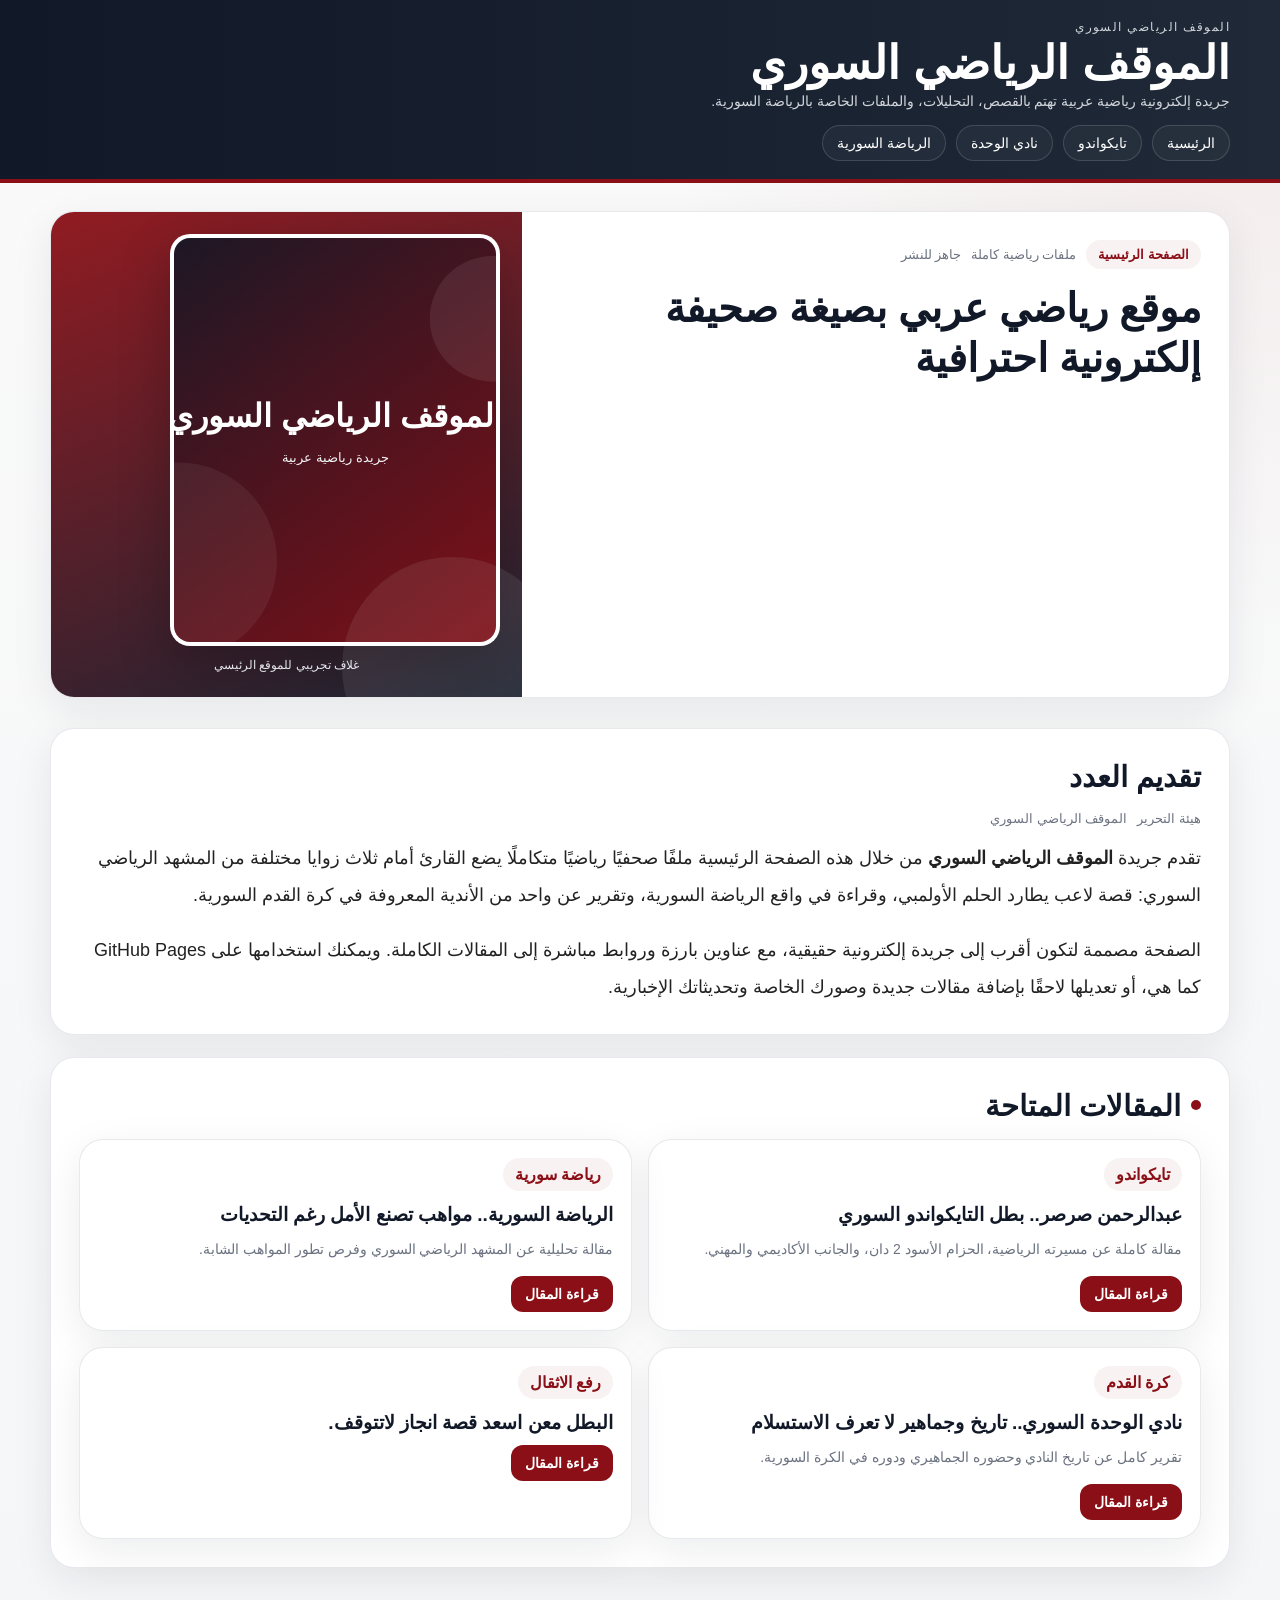
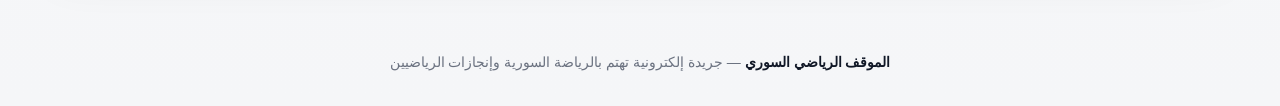
==== index.html @ 212a0e35 "first commit" ====
<!doctype html>
<html lang="ar" dir="rtl">
  <head>
    <meta charset="utf-8" />
    <meta name="viewport" content="width=device-width, initial-scale=1" />
    <title>الموقف الرياضي السوري</title>
    <link rel="stylesheet" href="styles.css" />
  </head>
  <body>
    <header class="topbar">
      <div class="wrap">
        <div class="brand-row">
          <div class="brand">
            <div class="kicker">الموقف الرياضي السوري</div>
            <h1>الموقف الرياضي السوري</h1>
            <p>
              جريدة إلكترونية رياضية عربية تهتم بالقصص، التحليلات، والملفات
              الخاصة بالرياضة السورية.
            </p>
          </div>
        </div>
        <nav class="nav">
          <a href="index.html">الرئيسية</a>
          <a href="abdulrahman.html">تايكواندو</a>
          <a href="alwahda.html">نادي الوحدة</a>
          <a href="alriyadah-alsouriya.html">الرياضة السورية</a>
        </nav>
      </div>
    </header>

    <main class="wrap">
      <section class="hero">
        <div class="hero-card hero-grid">
          <div class="hero-copy">
            <div class="meta">
              <span class="badge">الصفحة الرئيسية</span>
              <span>ملفات رياضية كاملة</span>
              <span>جاهز للنشر</span>
            </div>
            <h2>موقع رياضي عربي بصيغة صحيفة إلكترونية احترافية</h2>
          </div>
          <div class="hero-image">
            <div style="width: 100%">
              <img src="assets/home-cover.svg" alt="الموقف الرياضي السوري" />
              <div class="caption">غلاف تجريبي للموقع الرئيسي</div>
            </div>
          </div>
        </div>
      </section>

      <section class="main">
        <article class="article-card">
          <h3>تقديم العدد</h3>
          <div class="meta">
            <span>هيئة التحرير</span>
            <span>الموقف الرياضي السوري</span>
          </div>
          <div class="article-body">
            <p>
              تقدم جريدة <strong>الموقف الرياضي السوري</strong> من خلال هذه
              الصفحة الرئيسية ملفًا صحفيًا رياضيًا متكاملًا يضع القارئ أمام ثلاث
              زوايا مختلفة من المشهد الرياضي السوري: قصة لاعب يطارد الحلم
              الأولمبي، وقراءة في واقع الرياضة السورية، وتقرير عن واحد من
              الأندية المعروفة في كرة القدم السورية.
            </p>
            <p>
              الصفحة مصممة لتكون أقرب إلى جريدة إلكترونية حقيقية، مع عناوين
              بارزة وروابط مباشرة إلى المقالات الكاملة. ويمكنك استخدامها على
              GitHub Pages كما هي، أو تعديلها لاحقًا بإضافة مقالات جديدة وصورك
              الخاصة وتحديثاتك الإخبارية.
            </p>
          </div>
        </article>

        <section class="article-card">
          <h3 class="section-title">المقالات المتاحة</h3>
          <div class="related-grid">
            <div class="related-card">
              <div class="badge">تايكواندو</div>
              <h4>عبدالرحمن صرصر.. بطل التايكواندو السوري</h4>
              <p>
                مقالة كاملة عن مسيرته الرياضية، الحزام الأسود 2 دان، والجانب
                الأكاديمي والمهني.
              </p>
              <a class="btn" href="abdulrahman.html">قراءة المقال</a>
            </div>
            <div class="related-card">
              <div class="badge">رياضة سورية</div>
              <h4>الرياضة السورية.. مواهب تصنع الأمل رغم التحديات</h4>
              <p>
                مقالة تحليلية عن المشهد الرياضي السوري وفرص تطور المواهب الشابة.
              </p>
              <a class="btn" href="alriyadah-alsouriya.html">قراءة المقال</a>
            </div>
            <div class="related-card">
              <div class="badge">كرة القدم</div>
              <h4>نادي الوحدة السوري.. تاريخ وجماهير لا تعرف الاستسلام</h4>
              <p>
                تقرير كامل عن تاريخ النادي وحضوره الجماهيري ودوره في الكرة
                السورية.
              </p>
              <a class="btn" href="alwahda.html">قراءة المقال</a>
            </div>
            <div class="related-card">
              <div class="badge">رفع الاثقال</div>
              <h4>البطل معن اسعد قصة انجاز لاتتوقف.</h4>

              <a class="btn" href="maen_asaad_article.html">قراءة المقال</a>
            </div>
          </div>
        </section>
      </section>
    </main>

    <footer class="footer">
      <strong>الموقف الرياضي السوري</strong> — جريدة إلكترونية تهتم بالرياضة
      السورية وإنجازات الرياضيين
    </footer>
  </body>
</html>
---- styles.css ----
:root{
  --bg:#f5f6f8;
  --paper:#ffffff;
  --text:#18202a;
  --muted:#6b7280;
  --accent:#8b0f16;
  --accent2:#111827;
  --line:#e5e7eb;
  --shadow:0 12px 40px rgba(17,24,39,.08);
}

*{box-sizing:border-box}
html{scroll-behavior:smooth}
body{
  margin:0;
  background:
    radial-gradient(circle at top right, rgba(139,15,22,.07), transparent 30%),
    linear-gradient(180deg, #fafafa 0%, var(--bg) 100%);
  color:var(--text);
  direction:rtl;
  font-family: Tahoma, Arial, sans-serif;
}

a{color:inherit;text-decoration:none}
img{max-width:100%;display:block}

.topbar{
  background:linear-gradient(90deg, var(--accent2), #1f2937);
  color:#fff;
  border-bottom:4px solid var(--accent);
}

.wrap{
  width:min(1180px, calc(100% - 32px));
  margin:0 auto;
}

.brand-row{
  display:flex;
  align-items:center;
  justify-content:space-between;
  gap:18px;
  padding:20px 0 16px;
}

.brand{
  display:flex;
  flex-direction:column;
  gap:4px;
}

.brand .kicker{
  letter-spacing:.12em;
  font-size:12px;
  color:#d1d5db;
}

.brand h1{
  margin:0;
  font-size:clamp(28px, 4vw, 46px);
  line-height:1.1;
}

.brand p{
  margin:0;
  color:#d1d5db;
  font-size:14px;
}

.nav{
  display:flex;
  flex-wrap:wrap;
  gap:10px;
  padding:0 0 18px;
}

.nav a{
  font-size:14px;
  padding:9px 14px;
  border:1px solid rgba(255,255,255,.14);
  border-radius:999px;
  color:#fff;
  background:rgba(255,255,255,.04);
}

.hero{
  padding:28px 0 8px;
}

.hero-card,
.article-card,
.related-card{
  background:var(--paper);
  border:1px solid rgba(229,231,235,.9);
  border-radius:24px;
  box-shadow:var(--shadow);
}

.hero-card{
  overflow:hidden;
}

.hero-grid{
  display:grid;
  grid-template-columns: 1.2fr .8fr;
}

.hero-copy{
  padding:28px;
}

.meta{
  display:flex;
  flex-wrap:wrap;
  gap:10px;
  align-items:center;
  color:var(--muted);
  font-size:13px;
  margin-bottom:14px;
}

.badge{
  display:inline-flex;
  align-items:center;
  padding:7px 12px;
  border-radius:999px;
  background:#f8f2f2;
  color:var(--accent);
  font-weight:700;
}

.hero-copy h2{
  margin:0 0 14px;
  font-size:clamp(26px, 3.2vw, 40px);
  line-height:1.25;
  color:var(--accent2);
}

.lead{
  margin:0;
  font-size:18px;
  line-height:1.9;
  color:#374151;
}

.hero-image{
  min-height:100%;
  background:linear-gradient(160deg, rgba(139,15,22,.95), rgba(17,24,39,.95));
  display:flex;
  align-items:flex-end;
  justify-content:center;
  padding:22px;
  position:relative;
  overflow:hidden;
}

.hero-image::before{
  content:"";
  position:absolute;
  inset:auto -40px -80px auto;
  width:220px;height:220px;
  border-radius:50%;
  background:rgba(255,255,255,.08);
}

.hero-image img{
  width:min(100%, 330px);
  aspect-ratio: 4 / 5;
  object-fit:cover;
  border-radius:20px;
  border:4px solid rgba(255,255,255,.32);
  background:#fff;
  box-shadow:0 20px 50px rgba(0,0,0,.25);
}

.caption{
  color:#e5e7eb;
  font-size:12px;
  margin-top:10px;
  text-align:center;
  line-height:1.6;
}

.main{
  padding:22px 0 40px;
}

.article-card{
  padding:28px;
  margin-bottom:22px;
}

.article-card h3{
  margin:0 0 14px;
  font-size:clamp(22px, 2.3vw, 30px);
  line-height:1.35;
  color:var(--accent2);
}

.article-body{
  font-size:18px;
  line-height:2.05;
  color:#222;
}

.article-body p{
  margin:0 0 18px;
}

.article-body p:last-child{margin-bottom:0}

.quote-box{
  margin:22px 0;
  padding:18px 20px;
  border-right:5px solid var(--accent);
  background:#fff7f7;
  border-radius:16px;
  color:#4b1b1b;
  line-height:1.9;
}

.section-title{
  display:flex;
  align-items:center;
  gap:10px;
  margin:0 0 16px;
  font-size:22px;
}

.section-title::before{
  content:"";
  width:10px;height:10px;border-radius:50%;
  background:var(--accent);
}

.related-grid{
  display:grid;
  grid-template-columns:repeat(2, minmax(0, 1fr));
  gap:16px;
}

.related-card{
  padding:18px;
}

.related-card h4{
  margin:10px 0 8px;
  font-size:19px;
  line-height:1.45;
  color:var(--accent2);
}

.related-card p{
  margin:0 0 14px;
  color:var(--muted);
  line-height:1.8;
  font-size:14px;
}

.btn{
  display:inline-flex;
  align-items:center;
  justify-content:center;
  padding:10px 14px;
  border-radius:12px;
  background:var(--accent);
  color:#fff;
  font-weight:700;
  font-size:14px;
}

.footer{
  padding:24px 0 36px;
  color:var(--muted);
  text-align:center;
  font-size:14px;
}

.footer strong{color:var(--accent2)}

.small-note{
  font-size:13px;
  color:var(--muted);
  background:#f9fafb;
  border:1px dashed #d1d5db;
  padding:12px 14px;
  border-radius:14px;
  line-height:1.8;
}

@media (max-width: 900px){
  .hero-grid{grid-template-columns:1fr}
  .hero-image{min-height:auto}
  .related-grid{grid-template-columns:1fr}
  .brand-row{flex-direction:column;align-items:flex-start}
}
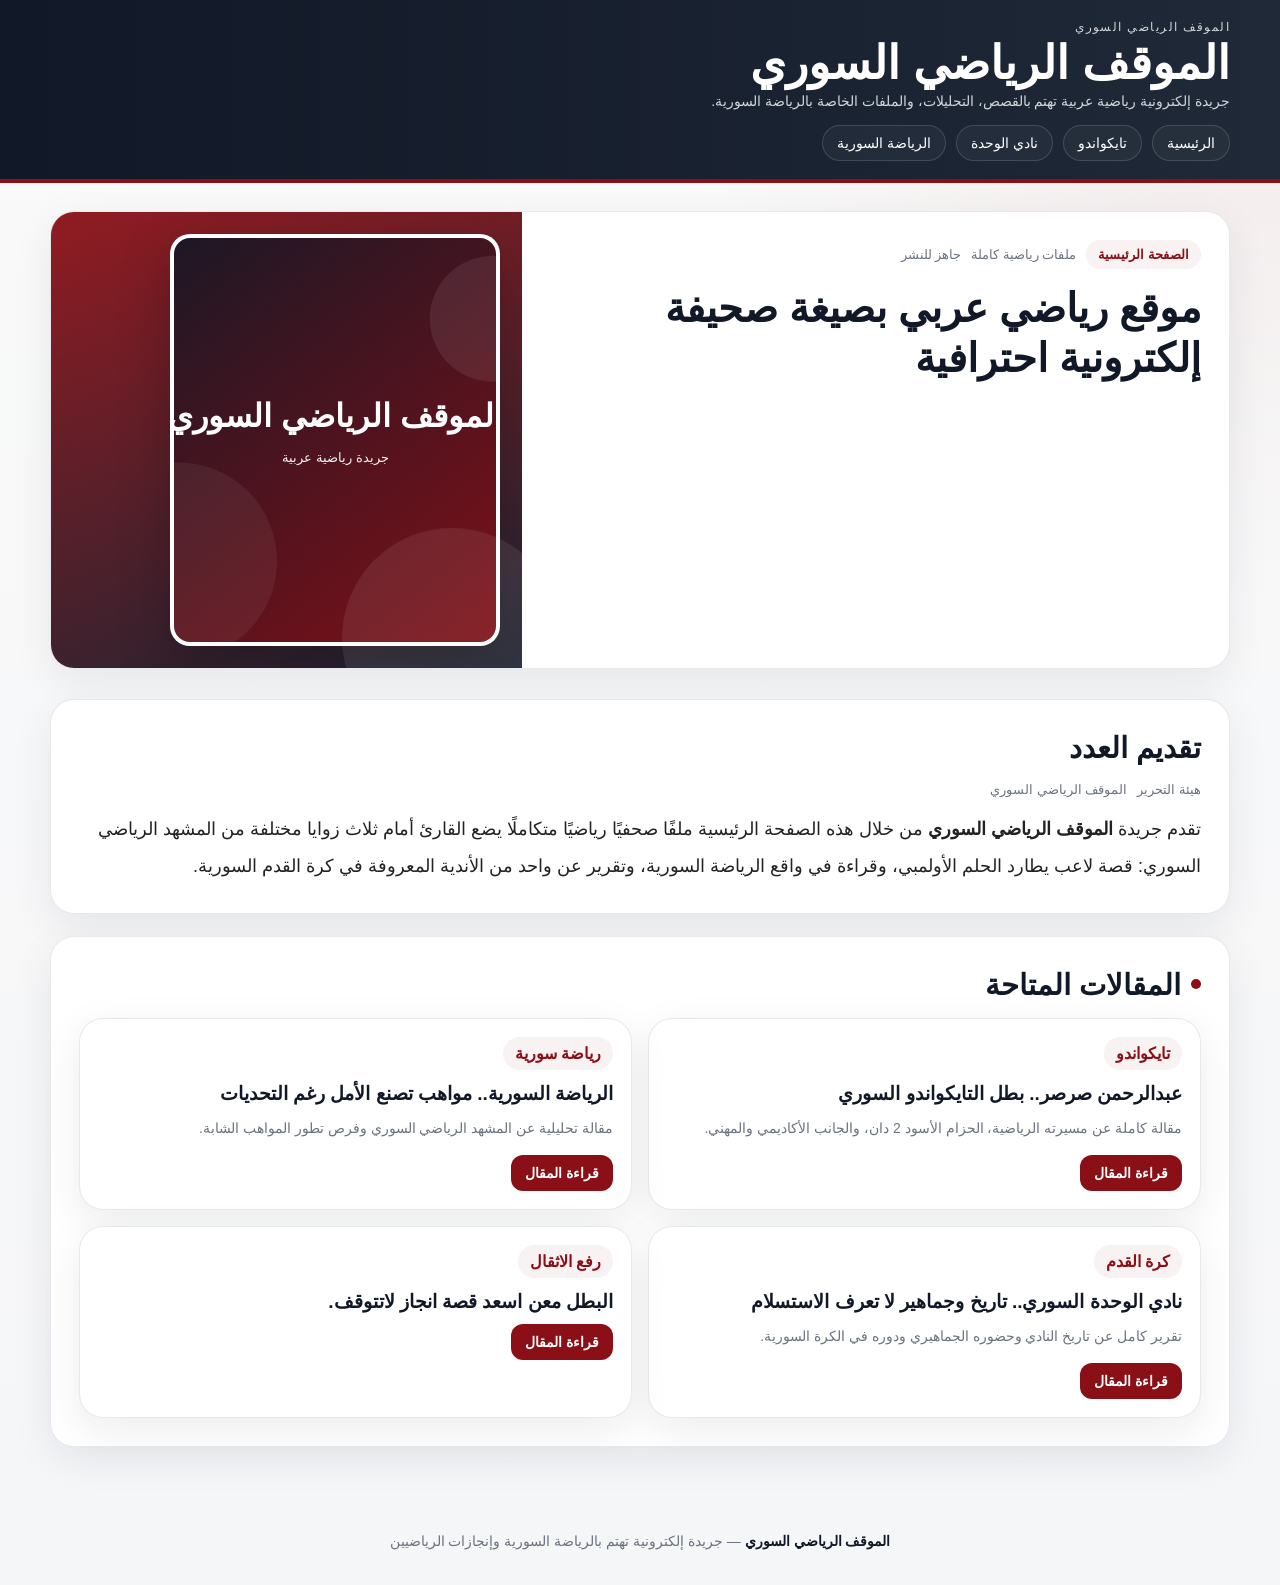
==== commit 2e0f2022: "ff" ====
--- a/index.html
+++ b/index.html
@@ -42,7 +42,7 @@
           <div class="hero-image">
             <div style="width: 100%">
               <img src="assets/home-cover.svg" alt="الموقف الرياضي السوري" />
-              <div class="caption">غلاف تجريبي للموقع الرئيسي</div>
+              
             </div>
           </div>
         </div>
@@ -63,12 +63,7 @@
               الأولمبي، وقراءة في واقع الرياضة السورية، وتقرير عن واحد من
               الأندية المعروفة في كرة القدم السورية.
             </p>
-            <p>
-              الصفحة مصممة لتكون أقرب إلى جريدة إلكترونية حقيقية، مع عناوين
-              بارزة وروابط مباشرة إلى المقالات الكاملة. ويمكنك استخدامها على
-              GitHub Pages كما هي، أو تعديلها لاحقًا بإضافة مقالات جديدة وصورك
-              الخاصة وتحديثاتك الإخبارية.
-            </p>
+
           </div>
         </article>
 
